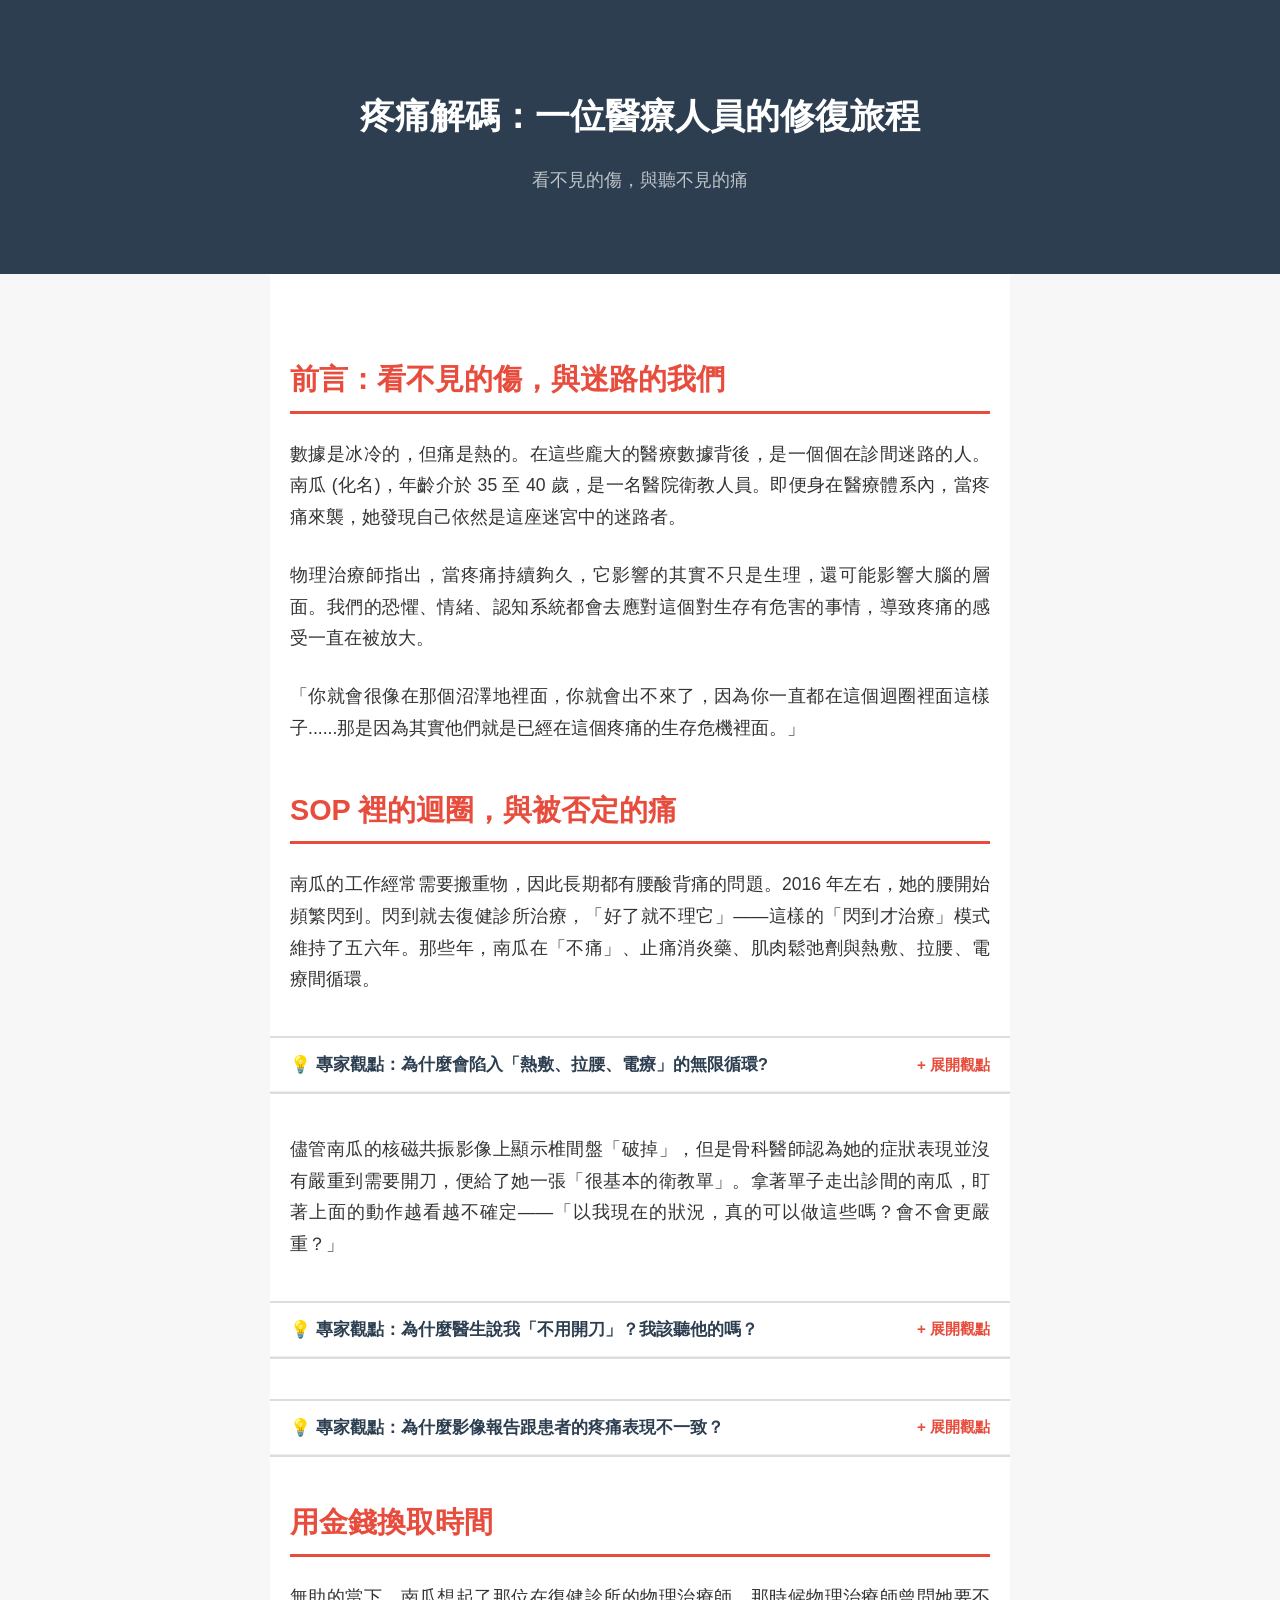
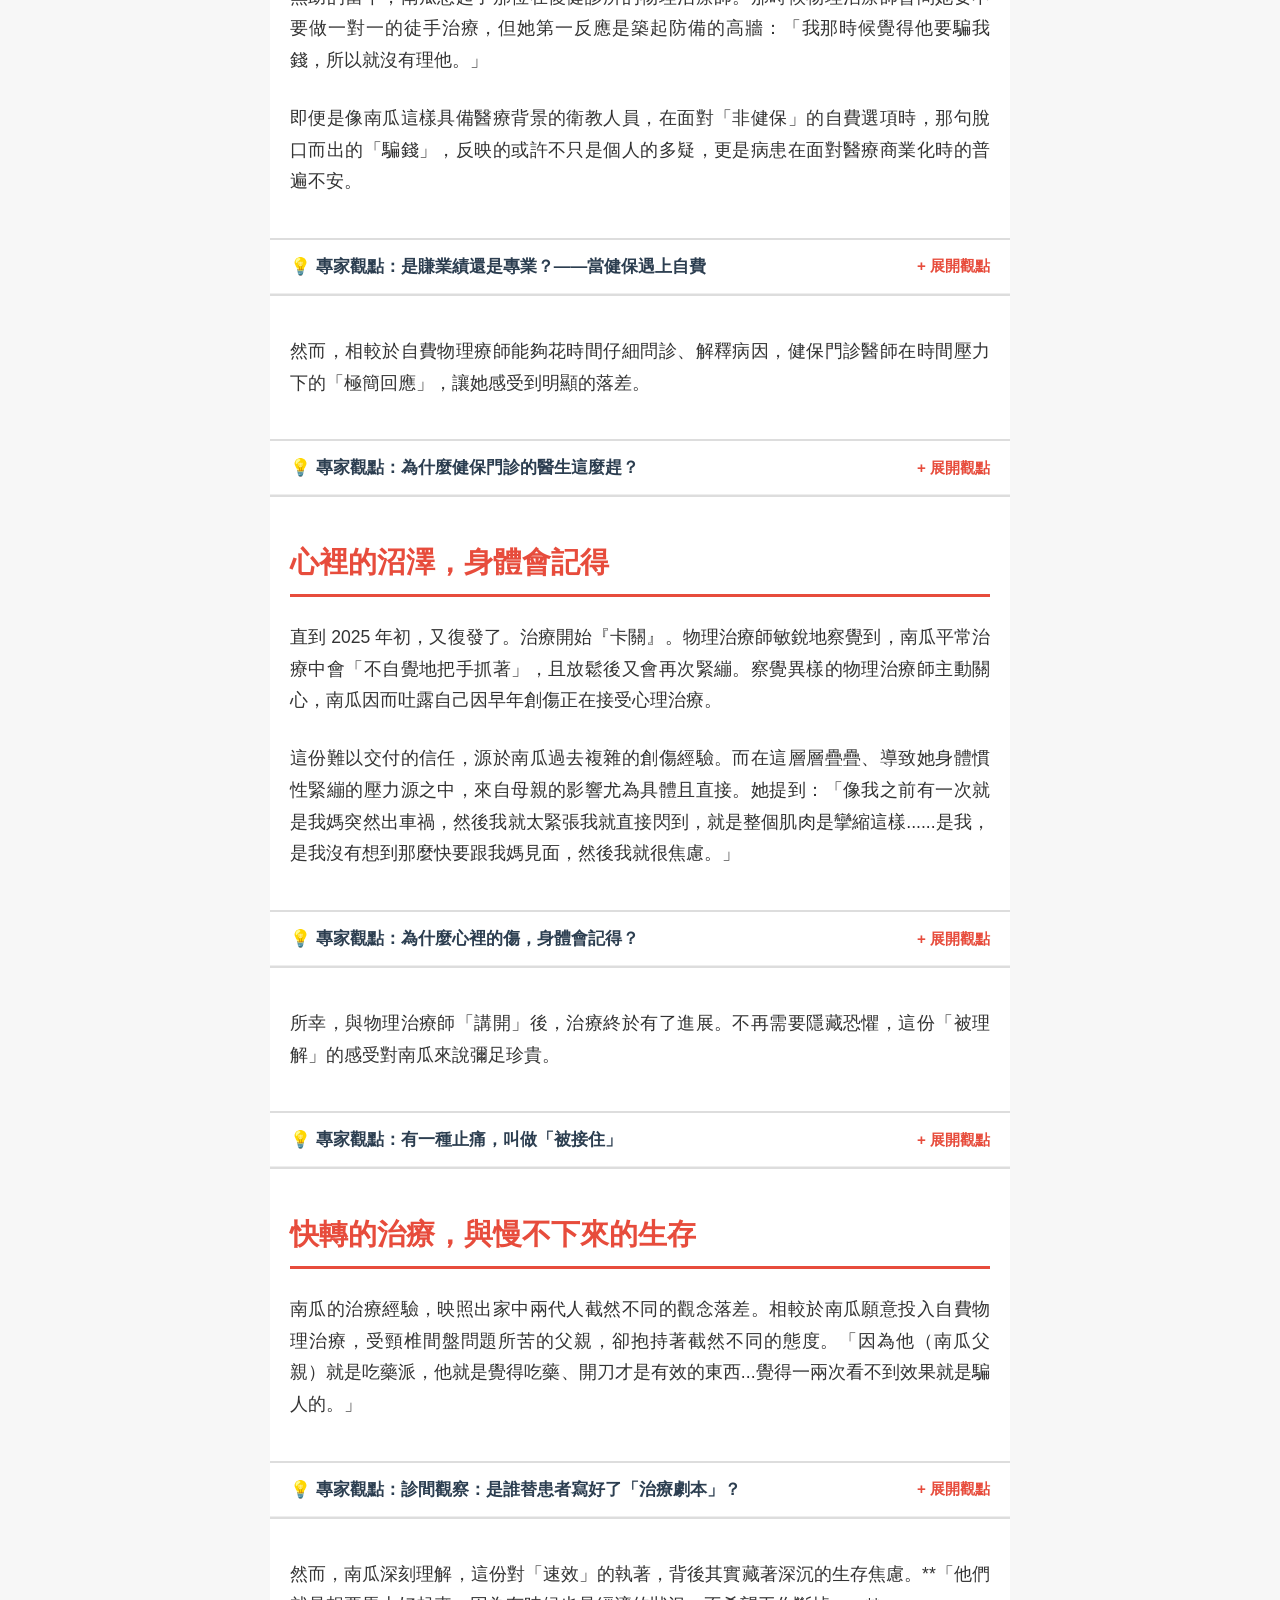
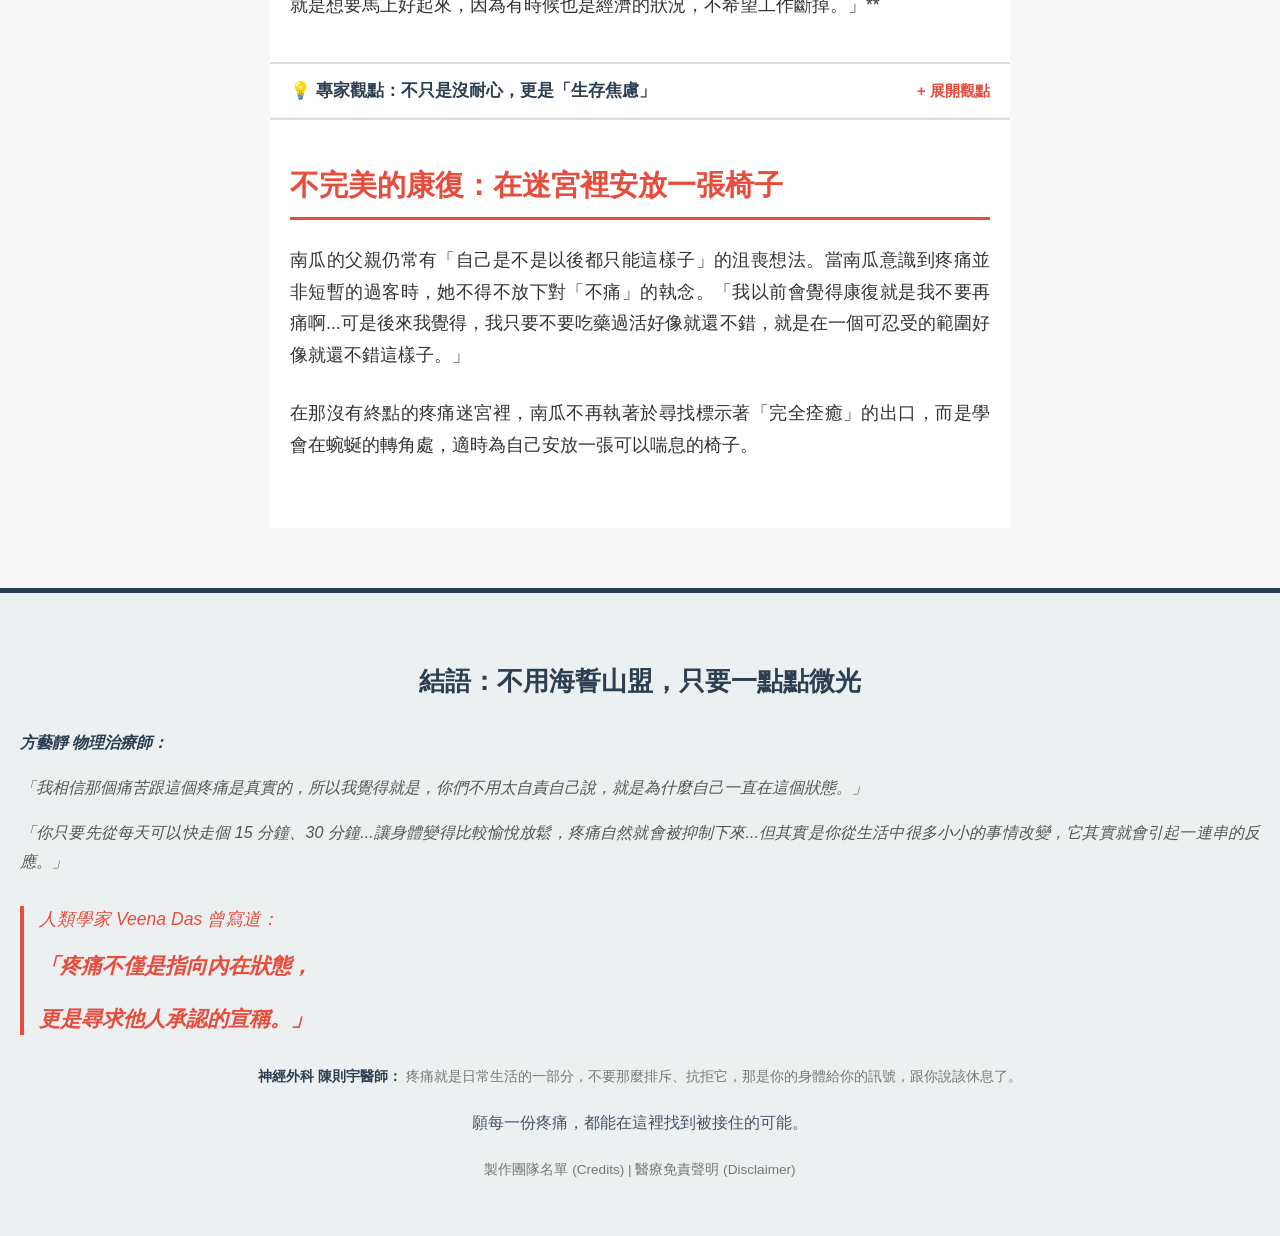
==== index.html @ 2bd7a2c4 "Add index.html for demo loading page" ====
<!DOCTYPE html>
<html>
<head>
    <title>Demo Loading...</title>
    <meta http-equiv="refresh" content="0; url=demo.html" />
</head>
<body>
    <p>Loading the Demo... <a href="demo.html">Click here if it doesn't redirect.</a></p>

    <p>Loading the Demo 2 ... <a href="demo2.html">Click here if it doesn't redirect.</a></p>

</body>
</html>
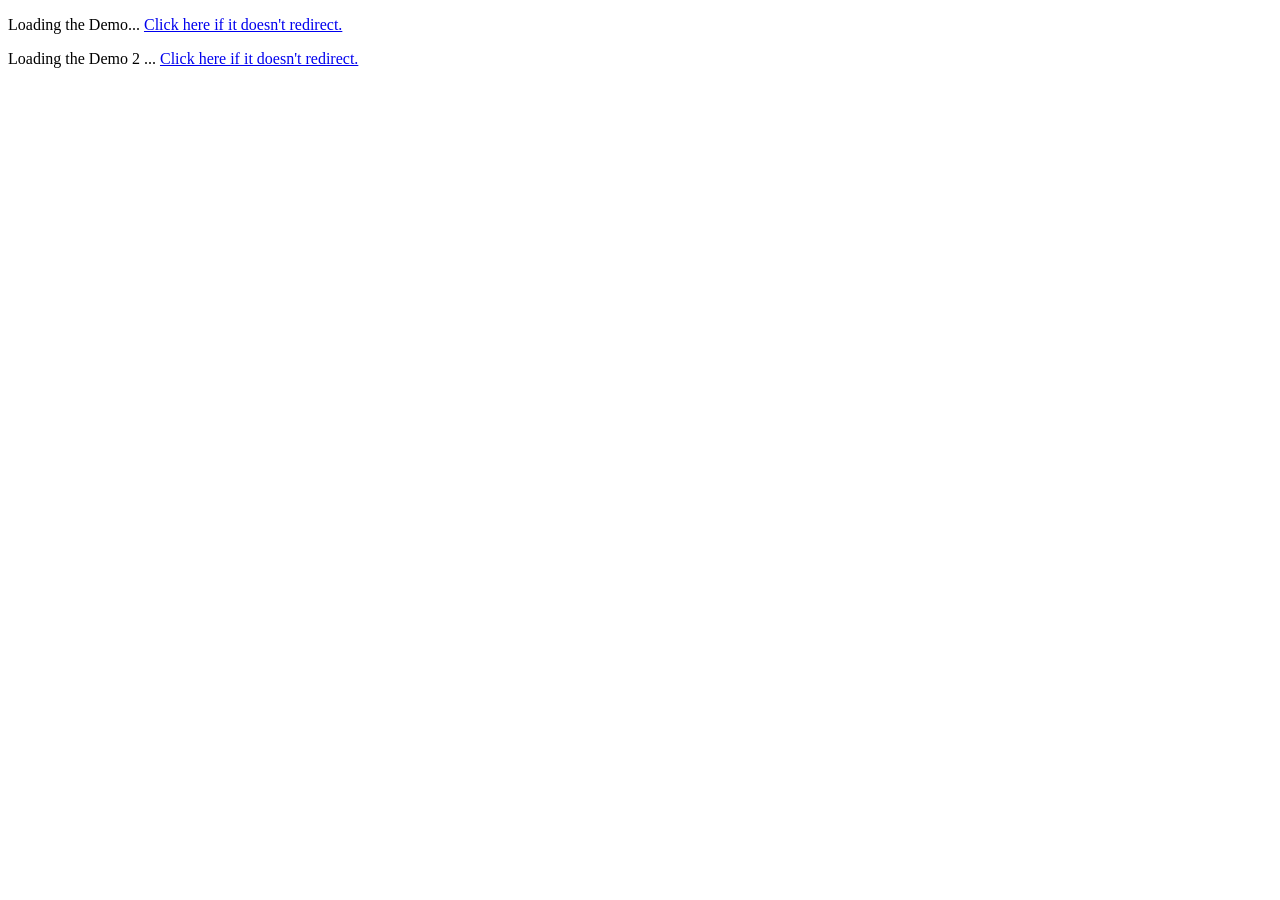
==== commit 6d316cc0: "Remove auto-redirect meta tag from demo loading page" ====
--- a/index.html
+++ b/index.html
@@ -2,7 +2,6 @@
 <html>
 <head>
     <title>Demo Loading...</title>
-    <meta http-equiv="refresh" content="0; url=demo.html" />
 </head>
 <body>
     <p>Loading the Demo... <a href="demo.html">Click here if it doesn't redirect.</a></p>
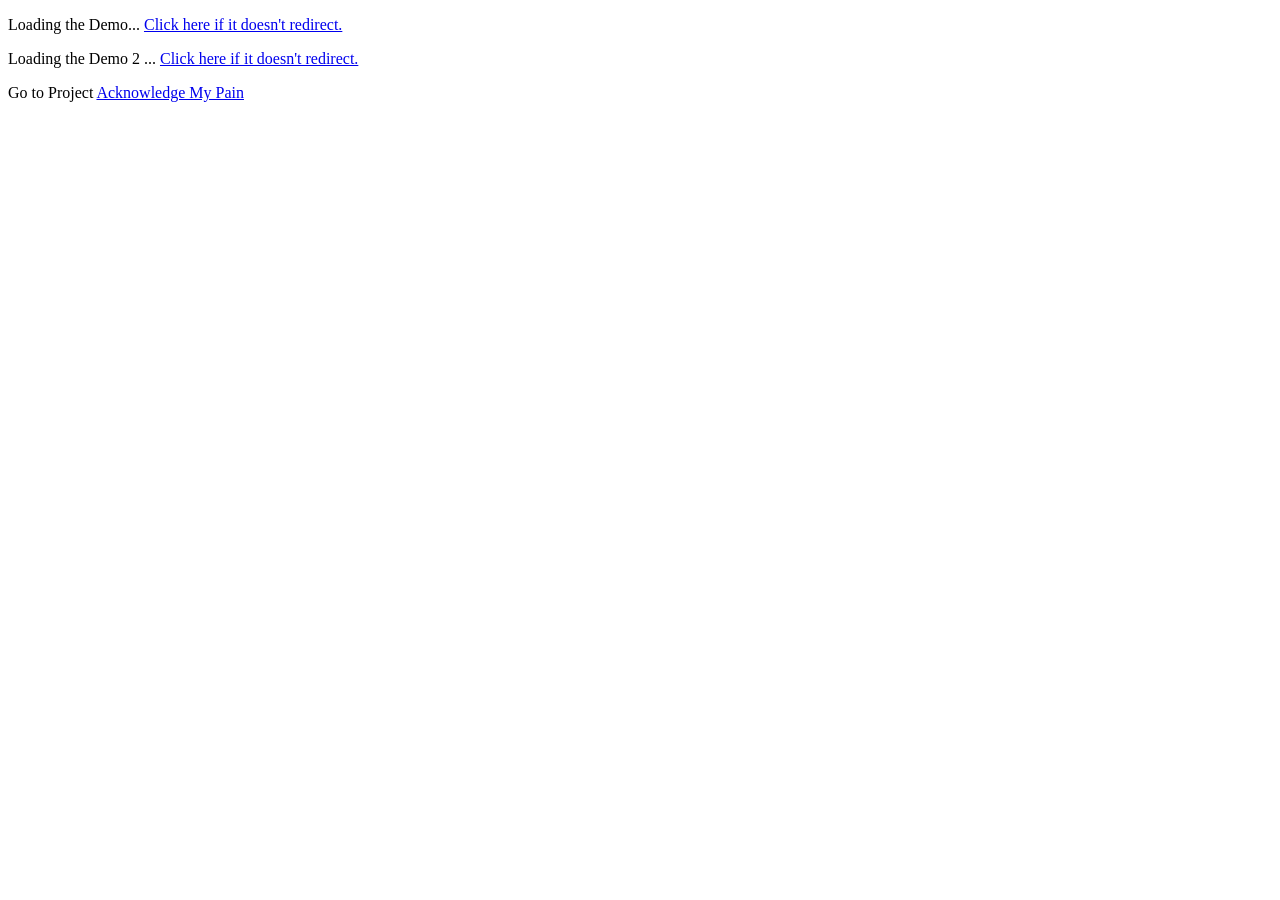
==== commit 705dc055: "Add link to Acknowledge My Pain project in index.html" ====
--- a/index.html
+++ b/index.html
@@ -8,5 +8,8 @@
 
     <p>Loading the Demo 2 ... <a href="demo2.html">Click here if it doesn't redirect.</a></p>
 
+    <p>Go to Project <a href="acknowledge_my_pain/index.html">Acknowledge My Pain</a></p>
+
+
 </body>
 </html>
